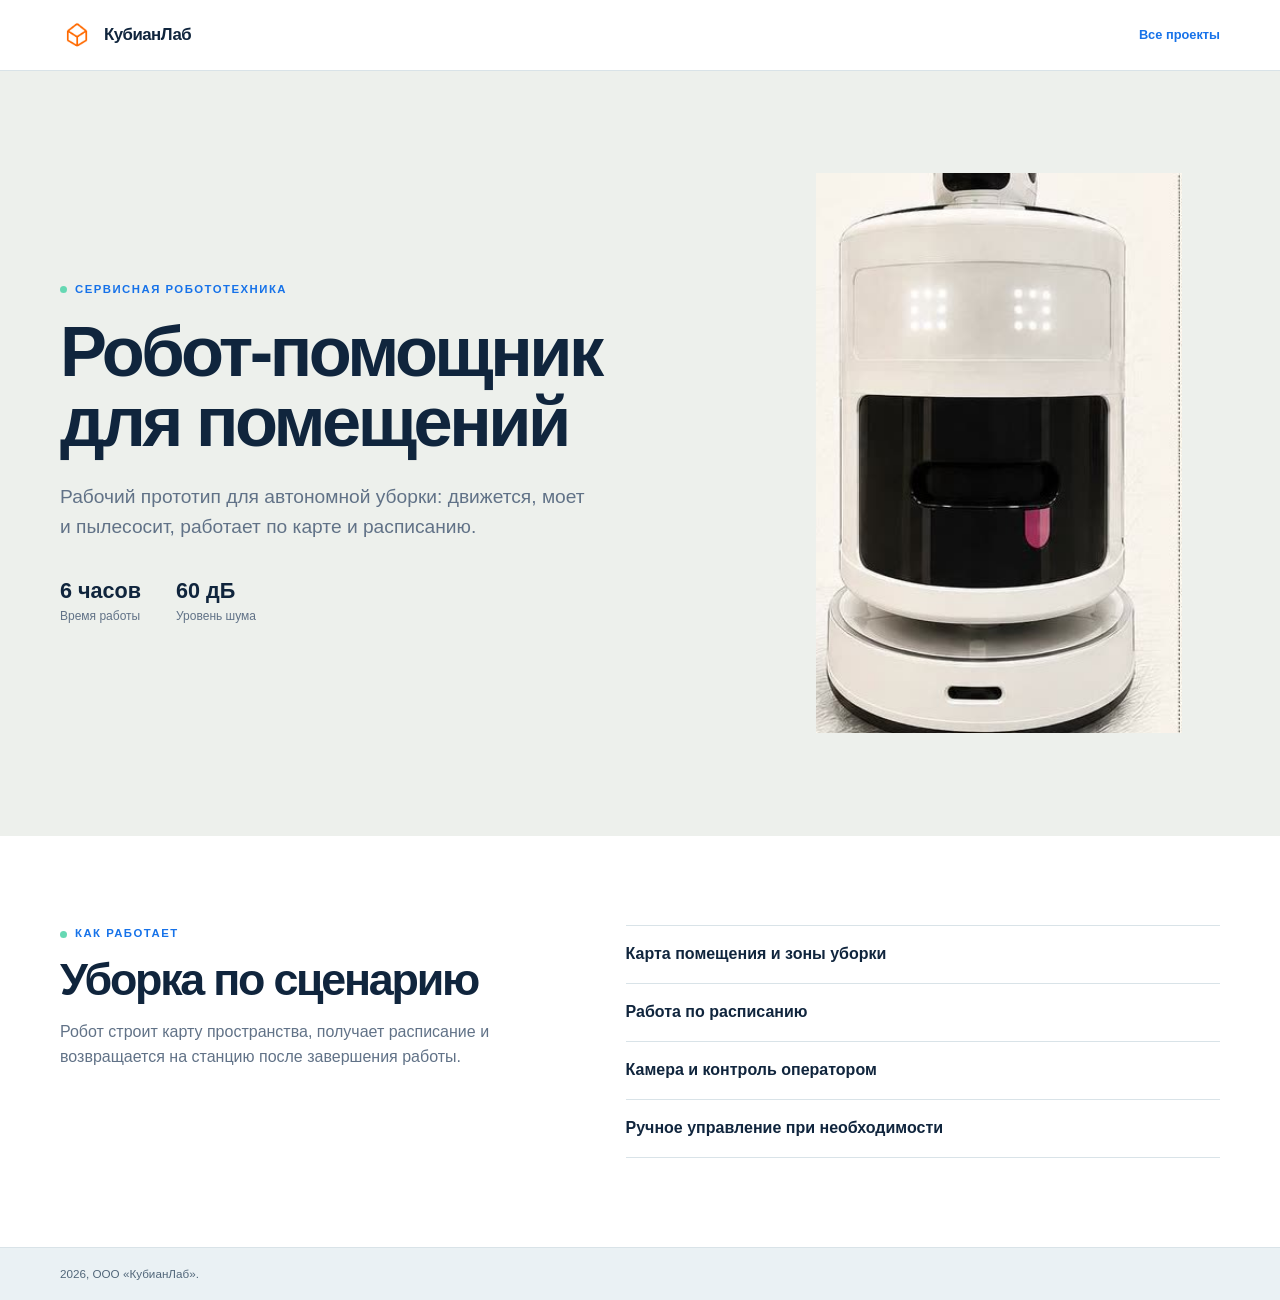
==== cleaning-robot.html @ 42652823 "Add project showcase pages" ====
<!DOCTYPE html>
<html lang="ru"><head><meta charset="utf-8"><meta name="viewport" content="width=device-width, initial-scale=1"><title>Робот-помощник для помещений. КубианЛаб</title><meta name="description" content="Робот-помощник для автономной уборки помещений от КубианЛаб."><link rel="icon" href="assets/logo-kubianlab.png"><link rel="stylesheet" href="css/style.css"></head>
<body><header class="header"><div class="container header-inner"><a class="brand" href="index.html"><img src="assets/logo-kubianlab.png" alt="КубианЛаб" class="brand-logo"><span>КубианЛаб</span></a><a class="back-link" href="index.html#projects">Все проекты</a></div></header><main><section class="project-hero project-hero--robot"><div class="container project-hero-grid"><div><p class="eyebrow">Сервисная робототехника</p><h1>Робот-помощник<br>для помещений</h1><p class="lead lead--dark">Рабочий прототип для автономной уборки: движется, моет и пылесосит, работает по карте и расписанию.</p><div class="stat-row"><span><b>6 часов</b>Время работы</span><span><b>60 дБ</b>Уровень шума</span></div></div><img src="assets/cleaning-robot.jpg" alt="Робот-помощник КубианЛаб"></div></section><section class="section"><div class="container detail-grid"><div><p class="eyebrow">Как работает</p><h2>Уборка по сценарию</h2><p>Робот строит карту пространства, получает расписание и возвращается на станцию после завершения работы.</p></div><div class="detail-list"><span>Карта помещения и зоны уборки</span><span>Работа по расписанию</span><span>Камера и контроль оператором</span><span>Ручное управление при необходимости</span></div></div></section></main><footer class="footer"><div class="container footer-inner"><p>2026, ООО «КубианЛаб».</p></div></footer></body></html>
---- css/style.css ----
:root { --ink: #10253d; --navy: #071b30; --blue: #1672e9; --mint: #66d8b3; --paper: #f4f7f8; --line: #d9e3e8; --muted: #617287; --radius: 18px; }
* { box-sizing: border-box; margin: 0; padding: 0; }
html { scroll-behavior: smooth; }
body { color: var(--ink); font-family: Inter, ui-sans-serif, -apple-system, BlinkMacSystemFont, "Segoe UI", sans-serif; line-height: 1.55; }
.container { margin: auto; width: min(1160px, calc(100% - 48px)); }
a { color: inherit; text-decoration: none; }
a:focus-visible { outline: 3px solid var(--mint); outline-offset: 4px; }
section[id] { scroll-margin-top: 75px; }
h1, h2, h3 { letter-spacing: -.05em; line-height: 1; }
h1 { font-size: clamp(2.7rem, 5.5vw, 5.8rem); }
h2 { font-size: clamp(2rem, 3.5vw, 3.7rem); }
h3 { font-size: clamp(1.45rem, 2.2vw, 2.35rem); }
.kicker, .eyebrow, .project-tag { align-items: center; color: var(--blue); display: flex; font-size: .71rem; font-weight: 800; gap: 8px; letter-spacing: .13em; text-transform: uppercase; }
.kicker span, .eyebrow::before { background: var(--mint); border-radius: 50%; content: ""; height: 7px; width: 7px; }

.header { background: rgba(255,255,255,.92); border-bottom: 1px solid var(--line); backdrop-filter: blur(10px); position: sticky; top: 0; z-index: 10; }
.header-inner { align-items: center; display: flex; height: 70px; justify-content: space-between; }
.brand { align-items: center; display: flex; font-size: 1.05rem; font-weight: 750; gap: 10px; letter-spacing: -.03em; }
.brand-logo { border-radius: 9px; height: 34px; width: 34px; }
.nav { display: flex; gap: 28px; }
.nav a { color: #526477; font-size: .78rem; font-weight: 700; }
.nav a:hover { color: var(--blue); }

.hero { background: var(--navy); color: #f9fcff; overflow: hidden; padding: clamp(60px, 8vw, 100px) 0; position: relative; }
.hero::after { background-image: radial-gradient(rgba(73,149,231,.42) 1px, transparent 1px); background-size: 19px 19px; content: ""; height: 380px; opacity: .55; position: absolute; right: -40px; top: -60px; width: 380px; }
.hero-grid { align-items: center; display: grid; gap: clamp(40px, 8vw, 120px); grid-template-columns: 1.1fr .75fr; position: relative; z-index: 1; }
.hero .kicker { color: #91bce9; margin-bottom: 18px; }
.lead { color: #bdccdc; font-size: clamp(1.04rem, 1.5vw, 1.25rem); margin: 25px 0 32px; max-width: 530px; }
.hero-actions { display: flex; gap: 12px; }
.btn { background: var(--mint); border: 1px solid var(--mint); border-radius: 9px; color: #092036; font-size: .86rem; font-weight: 800; padding: 13px 19px; }
.btn:hover { background: #95ebd0; }
.btn-ghost { background: transparent; border-color: #7591ae; color: #d7e5f3; }
.hero-media { margin: 0; position: relative; width: min(100%, 390px); }
.hero-media::before { border: 1px solid #4f759a; border-radius: var(--radius); content: ""; inset: -14px 14px 14px -14px; position: absolute; }
.hero-media img { border-radius: var(--radius); display: block; height: clamp(410px, 43vw, 520px); object-fit: cover; width: 100%; }
.hero-stamp { backdrop-filter: blur(8px); background: rgba(7,27,48,.87); border: 1px solid #4a6a89; border-radius: 10px; bottom: 22px; display: grid; left: -25px; padding: 10px 14px; position: absolute; }
.hero-stamp span { color: var(--mint); font-size: .87rem; font-weight: 800; }
.hero-stamp small { color: #c7d6e6; font-size: .67rem; }

.support { background: #eaf1f4; border-bottom: 1px solid var(--line); }
.support-inner { align-items: center; display: flex; gap: 34px; padding: 12px 0; }
.support-logos { align-items: center; display: flex; flex: 0 0 auto; gap: 19px; }
.support-logos img { display: block; height: 75px; object-fit: contain; width: auto; }
.support-logos img + img { border-left: 1px solid #bdcad2; height: 106px; padding-left: 19px; }
.support p { color: #52677a; font-size: .78rem; max-width: 650px; }

.section { padding: clamp(56px, 7vw, 90px) 0; }
.section-heading { align-items: end; display: flex; justify-content: space-between; margin-bottom: 31px; }
.section-heading .eyebrow { margin-bottom: 13px; }
.section-heading h2 { white-space: nowrap; }
.project-grid { display: grid; gap: 16px; grid-template-columns: 1.28fr .72fr; }
.project-card { border-radius: var(--radius); overflow: hidden; }
.project-card--trolley { background: var(--navy); color: #fff; display: grid; grid-template-columns: 1fr 145px; min-height: 430px; }
.project-copy { display: flex; flex-direction: column; padding: clamp(26px, 4vw, 46px); }
.project-card .project-tag { color: var(--mint); margin-bottom: 18px; }
.project-card h3 { margin-bottom: 17px; }
.project-card p:not(.project-tag) { color: #b7c8d9; font-size: .92rem; max-width: 410px; }
.project-facts { display: flex; gap: 28px; margin-top: auto; padding-top: 28px; }
.project-facts dt { color: #7c9bb9; font-size: .67rem; font-weight: 800; letter-spacing: .08em; text-transform: uppercase; }
.project-facts dd { font-size: .85rem; font-weight: 700; margin: 2px 0 0; }
.trolley-clips { display: grid; grid-template-rows: 1fr 1fr; }
.trolley-clips video { aspect-ratio: 360 / 658; background: #000; height: 100%; min-height: 0; object-fit: contain; width: 100%; }
.project-card--model { background: #ebf3f5; display: flex; flex-direction: column; }
.project-card--model .project-copy { padding-bottom: 22px; }
.project-card--model .project-tag { color: var(--blue); }
.project-card--model p:not(.project-tag) { color: var(--muted); }
.model-video { background: #0c1722; display: block; margin-top: auto; width: 100%; }

.section-alt { background: var(--paper); }
.compact-heading { margin-bottom: 26px; }
.team-grid { display: grid; gap: 12px; grid-template-columns: repeat(4, 1fr); }
.team-grid article { background: #fff; border: 1px solid var(--line); border-radius: 12px; display: flex; flex-direction: column; min-height: 190px; padding: 21px; }
.team-grid span { color: #7aa9d5; font-size: .68rem; font-weight: 800; letter-spacing: .1em; }
.team-grid h3 { font-size: 1.08rem; margin-top: auto; }
.team-grid p { color: var(--muted); font-size: .83rem; margin-top: 9px; }

.contacts-section { background: var(--navy); color: #fff; }
.contacts-grid { align-items: start; display: grid; grid-template-columns: 1fr 1fr; }
.contacts-section .eyebrow { color: #99bfe7; margin-bottom: 16px; }
.contact-list { display: grid; gap: 10px; padding-top: 5px; }
.contact-list p { color: #9eb3c8; font-size: .88rem; margin-bottom: 9px; }
.contact-list a { border-bottom: 1px solid #344f6b; font-size: 1.04rem; padding-bottom: 10px; width: fit-content; }
.contact-list a:hover { color: var(--mint); }
.contacts-fasie { height: 54px; margin-top: 18px; object-fit: contain; width: auto; }
.footer { background: #eaf1f4; border-top: 1px solid var(--line); color: #52677a; font-size: .73rem; padding: 17px 0; }
.footer-inner { align-items: center; display: flex; gap: 26px; }
.footer-logos { align-items: center; display: flex; flex: 0 0 auto; gap: 16px; }
.footer-logos img { display: block; height: 55px; object-fit: contain; width: auto; }
.footer-logos img + img { border-left: 1px solid #bdcad2; height: 76px; padding-left: 16px; }

@media (max-width: 900px) { .hero-grid, .contacts-grid { grid-template-columns: 1fr; } .hero-media { width: min(78%, 390px); } .project-grid { grid-template-columns: 1fr; } .project-card--model { min-height: 380px; } .team-grid { grid-template-columns: repeat(2, 1fr); } .contacts-grid { gap: 35px; } }
@media (max-width: 560px) { .container { width: min(100% - 32px, 1160px); } .nav { display: none; } h1 { font-size: 2.7rem; } .hero { padding: 56px 0 72px; } .hero-media { margin-top: 12px; width: calc(100% - 14px); } .hero-media img { height: 390px; } .hero-stamp { left: -10px; } .support-inner { align-items: flex-start; flex-direction: column; gap: 3px; } .support-logos img { height: 61px; } .support-logos img + img { height: 86px; padding-left: 12px; } .support p { font-size: .74rem; } .section-heading { display: block; } .section-heading h2 { white-space: normal; } .project-card--trolley { grid-template-columns: 1fr; } .project-copy { min-height: 300px; } .trolley-clips { grid-template-columns: 1fr 1fr; grid-template-rows: auto; } .trolley-clips video { height: auto; } .team-grid { grid-template-columns: 1fr; } .team-grid article { min-height: 145px; } .contacts-section h2 { font-size: 2.7rem; } .footer-inner { align-items: flex-start; flex-direction: column; gap: 4px; } .footer-logos img { height: 50px; } .footer-logos img + img { height: 68px; padding-left: 12px; } }
@media (prefers-reduced-motion: reduce) { html { scroll-behavior: auto; } }

.back-link { color: var(--blue); font-size: .8rem; font-weight: 800; }
.capabilities { background: #fff; }
.capabilities-grid { display: grid; grid-template-columns: repeat(3, 1fr); }
.capabilities-grid article { border-left: 1px solid var(--line); min-height: 235px; padding: 0 28px; }
.capabilities-grid article:first-child { border-left: 0; padding-left: 0; }
.capabilities-grid span { color: var(--blue); font-size: .7rem; font-weight: 800; letter-spacing: .1em; }
.capabilities-grid h2 { font-size: clamp(1.8rem, 2.6vw, 2.85rem); margin: 40px 0 13px; }
.capabilities-grid p, .section-note { color: var(--muted); font-size: .88rem; }
.project-grid--three { grid-template-columns: repeat(3, 1fr); }
.project-link { background: var(--navy); color: #fff; display: flex; flex-direction: column; min-height: 395px; padding: 27px; position: relative; }
.project-link h3 { font-size: clamp(1.5rem, 2.2vw, 2.15rem); margin-bottom: 15px; }
.project-link > span { border-top: 1px solid rgba(255,255,255,.24); font-size: .78rem; font-weight: 800; margin-top: auto; padding-top: 14px; }
.project-link--model { background: #e5f0f3; color: var(--ink); }
.project-link--model .project-tag, .project-link--model > span { color: var(--blue); }
.project-link--model > span { border-color: #c4d6df; }
.project-link--model p:not(.project-tag) { color: var(--muted); }
.project-link--robot { background: #edf0ec; color: var(--ink); overflow: hidden; }
.project-link--robot p:not(.project-tag) { color: #52645d; max-width: 65%; }
.project-link--robot .project-tag, .project-link--robot > span { color: #287457; }
.project-link--robot > span { border-color: #bdd2c4; position: relative; z-index: 1; }
.project-link--robot img { bottom: 35px; height: 270px; object-fit: cover; object-position: center top; position: absolute; right: -20px; width: 158px; }

.project-hero { background: #eaf1f4; padding: clamp(55px, 8vw, 105px) 0; }
.project-hero--model { background: #e6f0f4; }
.project-hero--robot { background: #edf0ec; }
.project-hero-grid { align-items: center; display: grid; gap: clamp(35px, 8vw, 120px); grid-template-columns: 1fr .72fr; }
.project-hero .eyebrow { margin-bottom: 18px; }
.lead--dark { color: var(--muted); }
.project-hero-grid > img { border-radius: var(--radius); max-height: 560px; object-fit: cover; width: 100%; }
.project-hero--robot .project-hero-grid > img { object-fit: contain; }
.project-hero-grid video { border-radius: var(--radius); display: block; width: 100%; }
.stat-row { display: flex; gap: 35px; margin-top: 32px; }
.stat-row span { color: var(--muted); display: grid; font-size: .75rem; }
.stat-row b { color: var(--ink); font-size: 1.35rem; }
.detail-grid { align-items: start; display: grid; gap: 90px; grid-template-columns: .8fr 1fr; }
.detail-grid .eyebrow { margin-bottom: 14px; }
.detail-grid h2 { margin-bottom: 18px; }
.detail-grid > div > p:last-child { color: var(--muted); max-width: 440px; }
.detail-list { border-top: 1px solid var(--line); }
.detail-list span { border-bottom: 1px solid var(--line); display: block; font-size: 1rem; font-weight: 700; padding: 16px 0; }
.project-video-row { display: flex; gap: 16px; margin: 50px auto 0; max-width: 600px; }
.project-video-row video { aspect-ratio: 360 / 658; background: #000; border-radius: 13px; object-fit: contain; width: calc(50% - 8px); }

@media (max-width: 900px) { .project-grid--three, .capabilities-grid { grid-template-columns: 1fr; } .capabilities-grid article, .capabilities-grid article:first-child { border-left: 0; border-top: 1px solid var(--line); min-height: auto; padding: 25px 0; } .capabilities-grid article:first-child { border-top: 0; padding-top: 0; } .capabilities-grid h2 { margin: 18px 0 9px; } .project-hero-grid, .detail-grid { grid-template-columns: 1fr; } .project-hero-grid { gap: 34px; } .detail-grid { gap: 35px; } }
@media (max-width: 560px) { .section-note { margin-top: 8px; } .project-link { min-height: 340px; } .project-link--robot img { height: 245px; } .project-hero { padding: 55px 0; } .project-hero h1 { font-size: 2.55rem; } .project-hero-grid > img { max-height: 430px; } .stat-row { gap: 18px; } .project-video-row { margin-top: 32px; } }
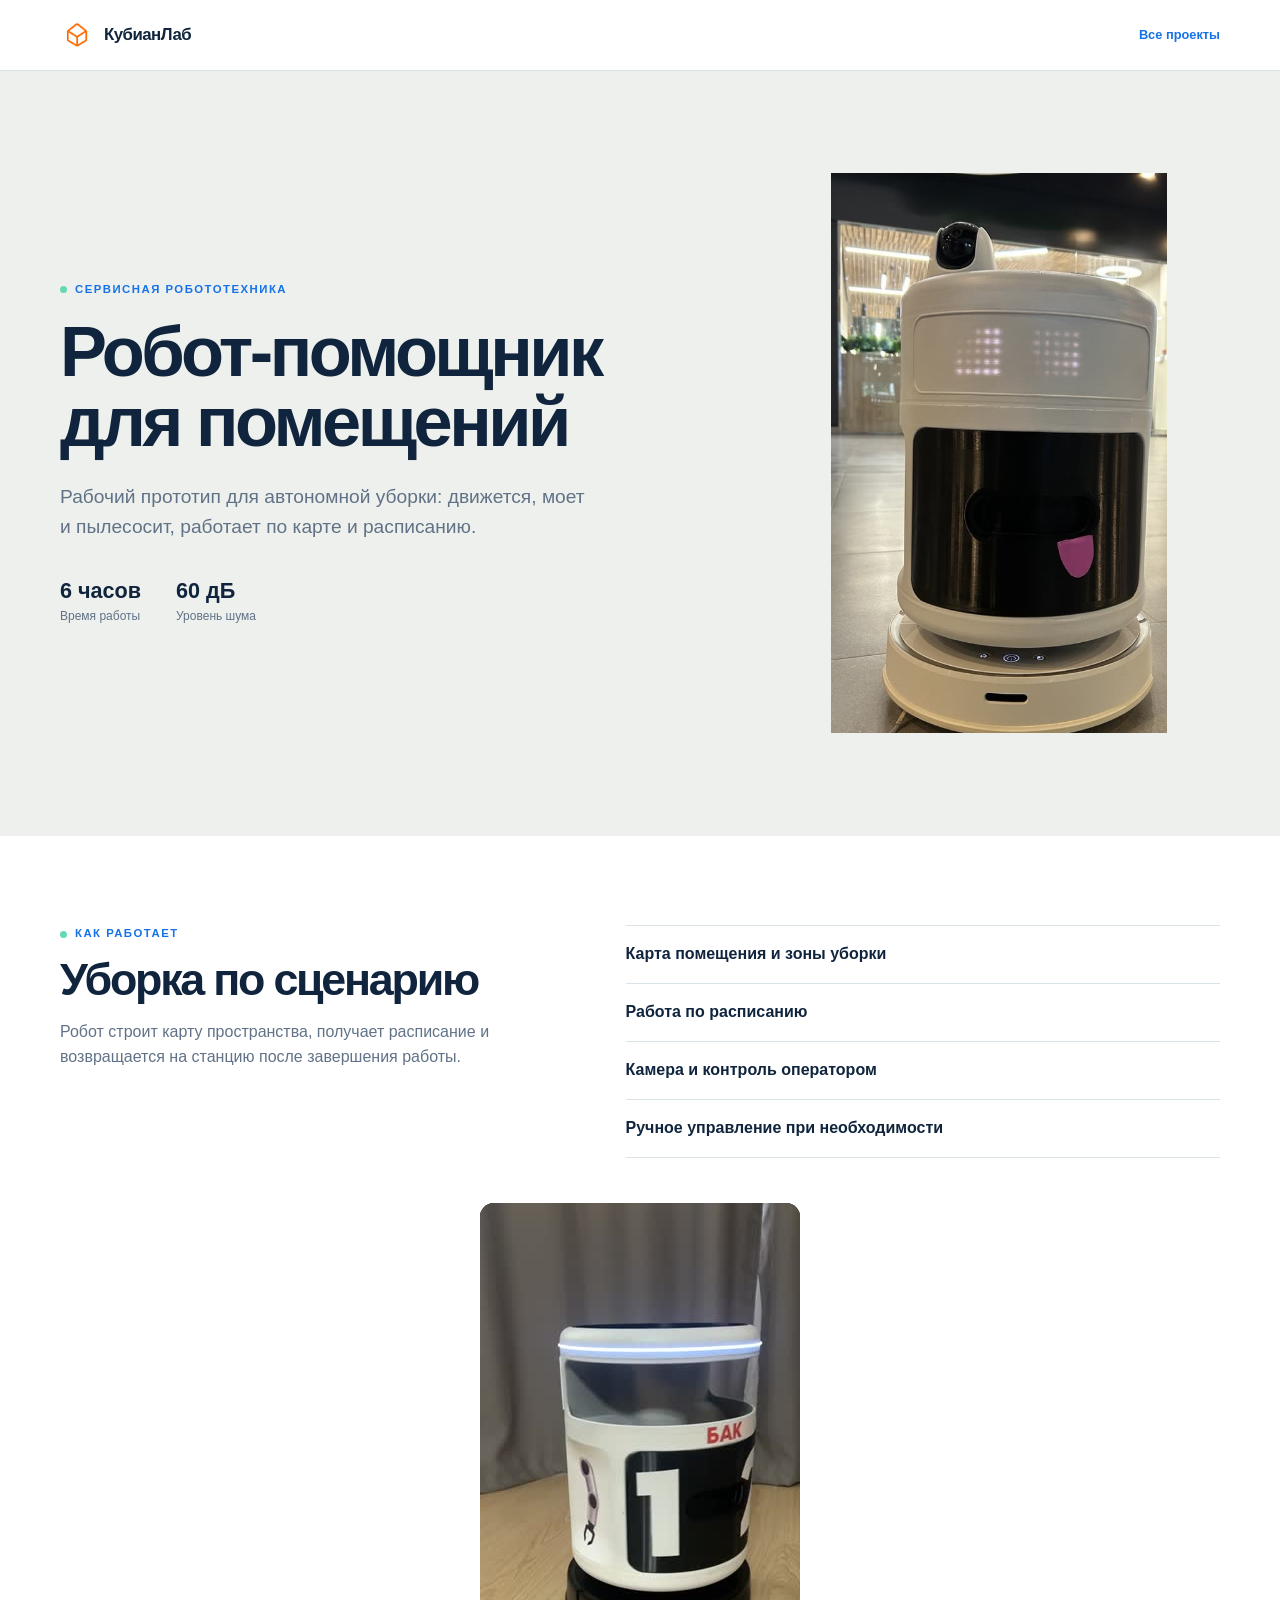
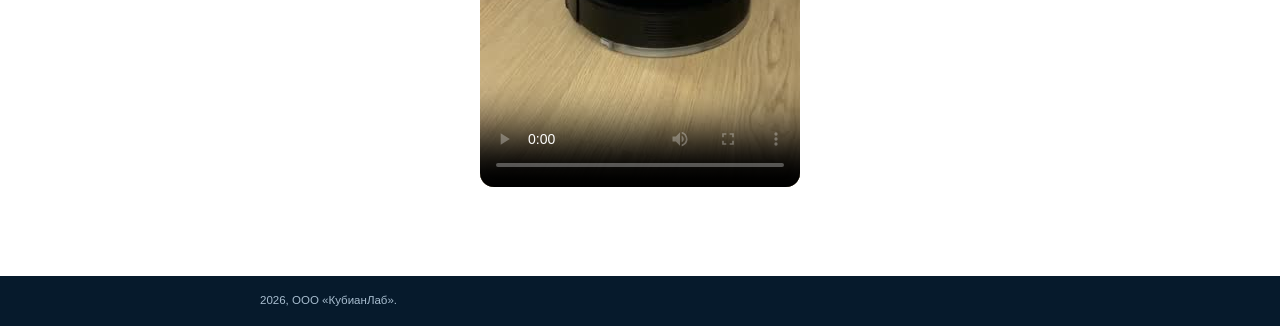
==== commit d15d5376: "Add cleaning robot media" ====
--- a/cleaning-robot.html
+++ b/cleaning-robot.html
@@ -1,3 +1,3 @@
 <!DOCTYPE html>
 <html lang="ru"><head><meta charset="utf-8"><meta name="viewport" content="width=device-width, initial-scale=1"><title>Робот-помощник для помещений. КубианЛаб</title><meta name="description" content="Робот-помощник для автономной уборки помещений от КубианЛаб."><link rel="icon" href="assets/logo-kubianlab.png"><link rel="stylesheet" href="css/style.css"></head>
-<body><header class="header"><div class="container header-inner"><a class="brand" href="index.html"><img src="assets/logo-kubianlab.png" alt="КубианЛаб" class="brand-logo"><span>КубианЛаб</span></a><a class="back-link" href="index.html#projects">Все проекты</a></div></header><main><section class="project-hero project-hero--robot"><div class="container project-hero-grid"><div><p class="eyebrow">Сервисная робототехника</p><h1>Робот-помощник<br>для помещений</h1><p class="lead lead--dark">Рабочий прототип для автономной уборки: движется, моет и пылесосит, работает по карте и расписанию.</p><div class="stat-row"><span><b>6 часов</b>Время работы</span><span><b>60 дБ</b>Уровень шума</span></div></div><img src="assets/cleaning-robot.jpg" alt="Робот-помощник КубианЛаб"></div></section><section class="section"><div class="container detail-grid"><div><p class="eyebrow">Как работает</p><h2>Уборка по сценарию</h2><p>Робот строит карту пространства, получает расписание и возвращается на станцию после завершения работы.</p></div><div class="detail-list"><span>Карта помещения и зоны уборки</span><span>Работа по расписанию</span><span>Камера и контроль оператором</span><span>Ручное управление при необходимости</span></div></div></section></main><footer class="footer"><div class="container footer-inner"><p>2026, ООО «КубианЛаб».</p></div></footer></body></html>
+<body><header class="header"><div class="container header-inner"><a class="brand" href="index.html"><img src="assets/logo-kubianlab.png" alt="КубианЛаб" class="brand-logo"><span>КубианЛаб</span></a><a class="back-link" href="index.html#projects">Все проекты</a></div></header><main><section class="project-hero project-hero--robot"><div class="container project-hero-grid"><div><p class="eyebrow">Сервисная робототехника</p><h1>Робот-помощник<br>для помещений</h1><p class="lead lead--dark">Рабочий прототип для автономной уборки: движется, моет и пылесосит, работает по карте и расписанию.</p><div class="stat-row"><span><b>6 часов</b>Время работы</span><span><b>60 дБ</b>Уровень шума</span></div></div><img src="assets/cleaning-robot-real.jpg" alt="Робот-помощник КубианЛаб"></div></section><section class="section"><div class="container detail-grid"><div><p class="eyebrow">Как работает</p><h2>Уборка по сценарию</h2><p>Робот строит карту пространства, получает расписание и возвращается на станцию после завершения работы.</p></div><div class="detail-list"><span>Карта помещения и зоны уборки</span><span>Работа по расписанию</span><span>Камера и контроль оператором</span><span>Ручное управление при необходимости</span></div></div><video controls preload="metadata" poster="assets/cleaning-robot-demo-poster.jpg" class="robot-demo"><source src="assets/cleaning-robot-demo.mp4" type="video/mp4"></video></section></main><footer class="footer"><div class="container footer-inner"><p>2026, ООО «КубианЛаб».</p></div></footer></body></html>
--- a/css/style.css
+++ b/css/style.css
@@ -21,21 +21,21 @@
 .nav a { color: #526477; font-size: .78rem; font-weight: 700; }
 .nav a:hover { color: var(--blue); }
 
-.hero { background: var(--navy); color: #f9fcff; overflow: hidden; padding: clamp(60px, 8vw, 100px) 0; position: relative; }
-.hero::after { background-image: radial-gradient(rgba(73,149,231,.42) 1px, transparent 1px); background-size: 19px 19px; content: ""; height: 380px; opacity: .55; position: absolute; right: -40px; top: -60px; width: 380px; }
+.hero { background: #f4f7f8; color: var(--ink); overflow: hidden; padding: clamp(42px, 5vw, 70px) 0; position: relative; }
+.hero::after { background-image: radial-gradient(rgba(22,114,233,.22) 1px, transparent 1px); background-size: 19px 19px; content: ""; height: 280px; opacity: .55; position: absolute; right: -40px; top: -60px; width: 280px; }
 .hero-grid { align-items: center; display: grid; gap: clamp(40px, 8vw, 120px); grid-template-columns: 1.1fr .75fr; position: relative; z-index: 1; }
-.hero .kicker { color: #91bce9; margin-bottom: 18px; }
-.lead { color: #bdccdc; font-size: clamp(1.04rem, 1.5vw, 1.25rem); margin: 25px 0 32px; max-width: 530px; }
+.hero .kicker { color: var(--blue); margin-bottom: 18px; }
+.lead { color: var(--muted); font-size: clamp(1.04rem, 1.5vw, 1.25rem); margin: 25px 0 32px; max-width: 530px; }
 .hero-actions { display: flex; gap: 12px; }
 .btn { background: var(--mint); border: 1px solid var(--mint); border-radius: 9px; color: #092036; font-size: .86rem; font-weight: 800; padding: 13px 19px; }
 .btn:hover { background: #95ebd0; }
-.btn-ghost { background: transparent; border-color: #7591ae; color: #d7e5f3; }
+.btn-ghost { background: transparent; border-color: #7591ae; color: var(--ink); }
 .hero-media { margin: 0; position: relative; width: min(100%, 390px); }
 .hero-media::before { border: 1px solid #4f759a; border-radius: var(--radius); content: ""; inset: -14px 14px 14px -14px; position: absolute; }
 .hero-media img { border-radius: var(--radius); display: block; height: clamp(410px, 43vw, 520px); object-fit: cover; width: 100%; }
-.hero-stamp { backdrop-filter: blur(8px); background: rgba(7,27,48,.87); border: 1px solid #4a6a89; border-radius: 10px; bottom: 22px; display: grid; left: -25px; padding: 10px 14px; position: absolute; }
+.hero-stamp { backdrop-filter: blur(8px); background: rgba(255,255,255,.92); border: 1px solid #a9bfce; border-radius: 10px; bottom: 22px; display: grid; left: -25px; padding: 10px 14px; position: absolute; }
 .hero-stamp span { color: var(--mint); font-size: .87rem; font-weight: 800; }
-.hero-stamp small { color: #c7d6e6; font-size: .67rem; }
+.hero-stamp small { color: var(--muted); font-size: .67rem; }
 
 .support { background: #eaf1f4; border-bottom: 1px solid var(--line); }
 .support-inner { align-items: center; display: flex; gap: 34px; padding: 12px 0; }
@@ -69,24 +69,25 @@
 .section-alt { background: var(--paper); }
 .compact-heading { margin-bottom: 26px; }
 .team-grid { display: grid; gap: 12px; grid-template-columns: repeat(4, 1fr); }
-.team-grid article { background: #fff; border: 1px solid var(--line); border-radius: 12px; display: flex; flex-direction: column; min-height: 190px; padding: 21px; }
+.team-grid article { background: #fff; border: 1px solid var(--line); border-radius: 12px; display: grid; grid-template-rows: auto 2.5em 1fr; min-height: 210px; padding: 21px; }
 .team-grid span { color: #7aa9d5; font-size: .68rem; font-weight: 800; letter-spacing: .1em; }
-.team-grid h3 { font-size: 1.08rem; margin-top: auto; }
+.team-grid h3 { font-size: 1.08rem; margin-top: 24px; }
 .team-grid p { color: var(--muted); font-size: .83rem; margin-top: 9px; }
 
-.contacts-section { background: var(--navy); color: #fff; }
+.contacts-section { background: var(--navy); color: #fff; padding-bottom: 52px; padding-top: 52px; }
 .contacts-grid { align-items: start; display: grid; grid-template-columns: 1fr 1fr; }
 .contacts-section .eyebrow { color: #99bfe7; margin-bottom: 16px; }
 .contact-list { display: grid; gap: 10px; padding-top: 5px; }
+.contacts-caption { color: #a9c1d6; font-size: .95rem; margin-top: 18px; max-width: 310px; }
 .contact-list p { color: #9eb3c8; font-size: .88rem; margin-bottom: 9px; }
 .contact-list a { border-bottom: 1px solid #344f6b; font-size: 1.04rem; padding-bottom: 10px; width: fit-content; }
 .contact-list a:hover { color: var(--mint); }
-.contacts-fasie { height: 54px; margin-top: 18px; object-fit: contain; width: auto; }
-.footer { background: #eaf1f4; border-top: 1px solid var(--line); color: #52677a; font-size: .73rem; padding: 17px 0; }
-.footer-inner { align-items: center; display: flex; gap: 26px; }
-.footer-logos { align-items: center; display: flex; flex: 0 0 auto; gap: 16px; }
-.footer-logos img { display: block; height: 55px; object-fit: contain; width: auto; }
-.footer-logos img + img { border-left: 1px solid #bdcad2; height: 76px; padding-left: 16px; }
+.contacts-partners { align-items: center; background: #fff; border-radius: 12px; display: flex; gap: 16px; margin-top: 13px; padding: 12px 16px; width: fit-content; }
+.contacts-partners img { display: block; height: 46px; object-fit: contain; width: auto; }
+.contacts-partners img + img { border-left: 1px solid #d3dee5; height: 60px; padding-left: 16px; }
+.contacts-partners .contacts-fasie { display: none; }
+.footer { background: #061a2c; color: #a8bdcf; font-size: .72rem; padding: 16px 0; }
+.footer-inner { max-width: 760px; }
 
 @media (max-width: 900px) { .hero-grid, .contacts-grid { grid-template-columns: 1fr; } .hero-media { width: min(78%, 390px); } .project-grid { grid-template-columns: 1fr; } .project-card--model { min-height: 380px; } .team-grid { grid-template-columns: repeat(2, 1fr); } .contacts-grid { gap: 35px; } }
 @media (max-width: 560px) { .container { width: min(100% - 32px, 1160px); } .nav { display: none; } h1 { font-size: 2.7rem; } .hero { padding: 56px 0 72px; } .hero-media { margin-top: 12px; width: calc(100% - 14px); } .hero-media img { height: 390px; } .hero-stamp { left: -10px; } .support-inner { align-items: flex-start; flex-direction: column; gap: 3px; } .support-logos img { height: 61px; } .support-logos img + img { height: 86px; padding-left: 12px; } .support p { font-size: .74rem; } .section-heading { display: block; } .section-heading h2 { white-space: normal; } .project-card--trolley { grid-template-columns: 1fr; } .project-copy { min-height: 300px; } .trolley-clips { grid-template-columns: 1fr 1fr; grid-template-rows: auto; } .trolley-clips video { height: auto; } .team-grid { grid-template-columns: 1fr; } .team-grid article { min-height: 145px; } .contacts-section h2 { font-size: 2.7rem; } .footer-inner { align-items: flex-start; flex-direction: column; gap: 4px; } .footer-logos img { height: 50px; } .footer-logos img + img { height: 68px; padding-left: 12px; } }
@@ -132,8 +133,9 @@
 .detail-grid > div > p:last-child { color: var(--muted); max-width: 440px; }
 .detail-list { border-top: 1px solid var(--line); }
 .detail-list span { border-bottom: 1px solid var(--line); display: block; font-size: 1rem; font-weight: 700; padding: 16px 0; }
-.project-video-row { display: flex; gap: 16px; margin: 50px auto 0; max-width: 600px; }
-.project-video-row video { aspect-ratio: 360 / 658; background: #000; border-radius: 13px; object-fit: contain; width: calc(50% - 8px); }
+.project-video-row { display: flex; gap: 16px; margin: 50px auto 0; max-width: 780px; }
+.project-video-row video { aspect-ratio: 360 / 658; background: #000; border-radius: 13px; object-fit: contain; width: calc((100% - 32px) / 3); }
+.robot-demo { background: #000; border-radius: 14px; display: block; margin: 45px auto 0; max-width: 320px; width: 100%; }
 
 @media (max-width: 900px) { .project-grid--three, .capabilities-grid { grid-template-columns: 1fr; } .capabilities-grid article, .capabilities-grid article:first-child { border-left: 0; border-top: 1px solid var(--line); min-height: auto; padding: 25px 0; } .capabilities-grid article:first-child { border-top: 0; padding-top: 0; } .capabilities-grid h2 { margin: 18px 0 9px; } .project-hero-grid, .detail-grid { grid-template-columns: 1fr; } .project-hero-grid { gap: 34px; } .detail-grid { gap: 35px; } }
 @media (max-width: 560px) { .section-note { margin-top: 8px; } .project-link { min-height: 340px; } .project-link--robot img { height: 245px; } .project-hero { padding: 55px 0; } .project-hero h1 { font-size: 2.55rem; } .project-hero-grid > img { max-height: 430px; } .stat-row { gap: 18px; } .project-video-row { margin-top: 32px; } }
